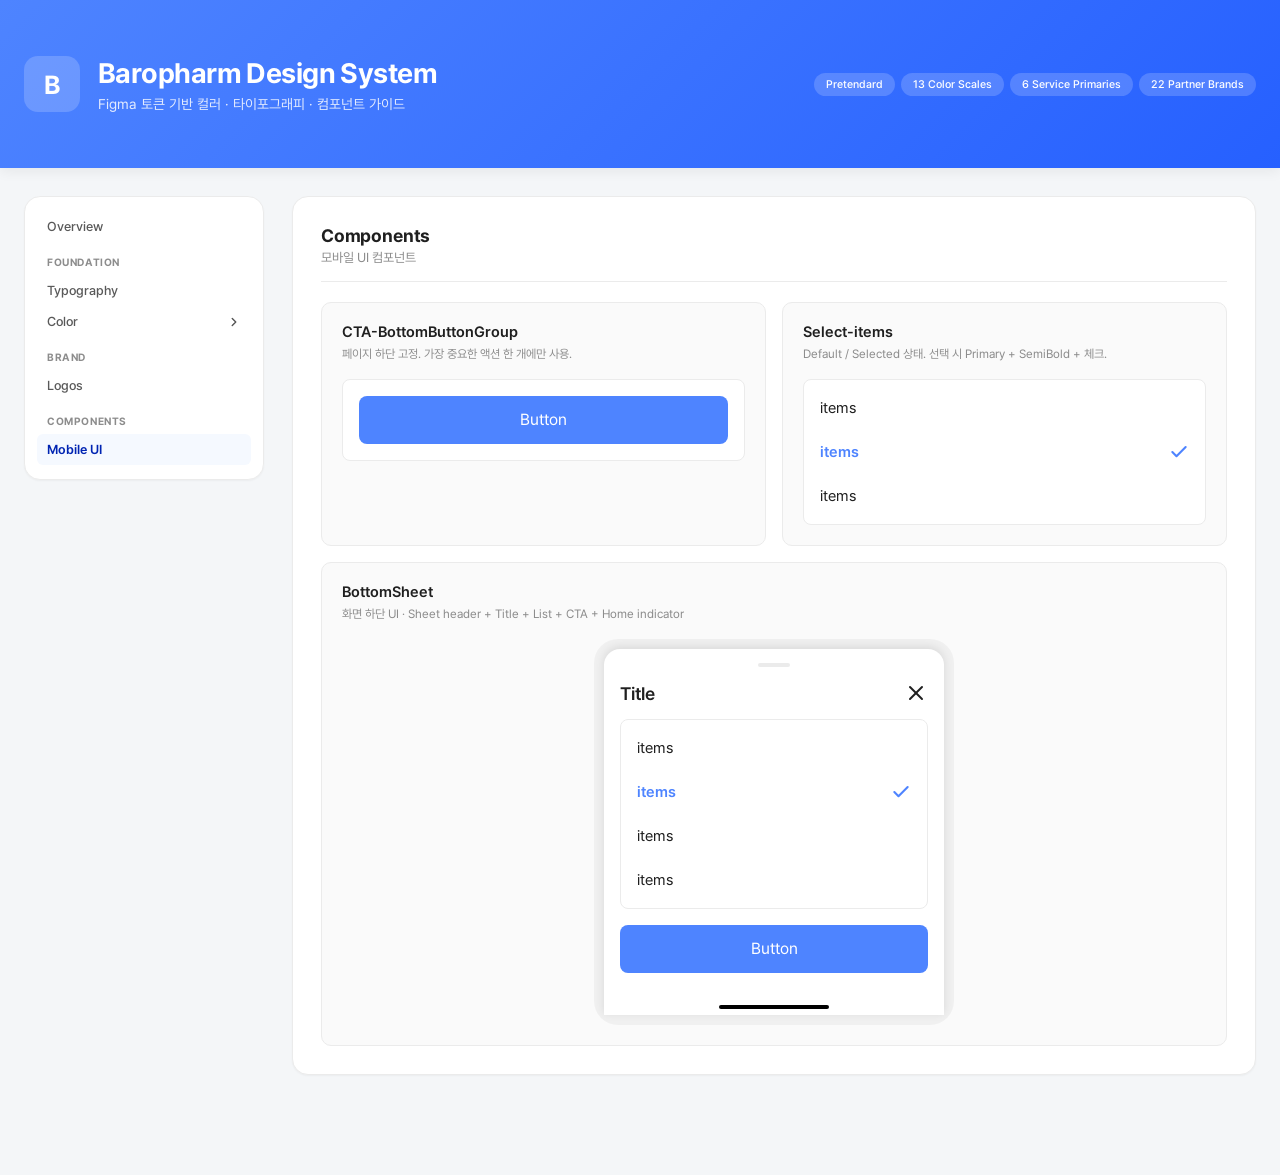
==== components.html @ 9ce3e372 "Refactor to multi-page architecture + add Pillens logo - Split single index.html into 5 pages: Overv" ====
<!DOCTYPE html>
<html lang="ko">
<head>
  <meta charset="UTF-8" />
  <meta name="viewport" content="width=device-width, initial-scale=1.0" />
  <title>Components · Baropharm Design System</title>
  <link rel="stylesheet" href="assets/styles.css" />
</head>
<body>
  <div id="topbar-mount"></div>
  <div class="app">
    <div id="sidebar-mount"></div>
    <main class="main">
      <section id="components" class="panel">
        <header><h2>Components</h2><p>모바일 UI 컴포넌트</p></header>
        <div class="components-grid">
          <div class="component-card">
            <div class="c-title">CTA-BottomButtonGroup</div>
            <div class="c-desc">페이지 하단 고정. 가장 중요한 액션 한 개에만 사용.</div>
            <div class="cta-wrap"><button class="cta-button">Button</button></div>
          </div>

          <div class="component-card">
            <div class="c-title">Select-items</div>
            <div class="c-desc">Default / Selected 상태. 선택 시 Primary + SemiBold + 체크.</div>
            <div class="select-list">
              <div class="select-item default"><span class="item-text">items</span></div>
              <div class="select-item selected">
                <span class="item-text">items</span>
                <span class="check-icon">
                  <svg width="20" height="20" viewBox="0 0 24 24" fill="none" stroke="currentColor" stroke-width="2.5" stroke-linecap="round" stroke-linejoin="round"><polyline points="20 6 9 17 4 12"/></svg>
                </span>
              </div>
              <div class="select-item default"><span class="item-text">items</span></div>
            </div>
          </div>

          <div class="component-card" style="grid-column: 1 / -1;">
            <div class="c-title">BottomSheet</div>
            <div class="c-desc">화면 하단 UI · Sheet header + Title + List + CTA + Home indicator</div>
            <div class="device-frame">
              <div class="bottom-sheet">
                <div class="sheet-header"><div class="drag-handle"></div></div>
                <div class="sheet-title-row">
                  <div class="sheet-title">Title</div>
                  <button class="close-btn" aria-label="close">
                    <svg width="24" height="24" viewBox="0 0 24 24" fill="none" stroke="currentColor" stroke-width="2" stroke-linecap="round" stroke-linejoin="round"><line x1="18" y1="6" x2="6" y2="18"/><line x1="6" y1="6" x2="18" y2="18"/></svg>
                  </button>
                </div>
                <div class="sheet-body">
                  <div class="select-list">
                    <div class="select-item default"><span class="item-text">items</span></div>
                    <div class="select-item selected">
                      <span class="item-text">items</span>
                      <span class="check-icon">
                        <svg width="20" height="20" viewBox="0 0 24 24" fill="none" stroke="currentColor" stroke-width="2.5" stroke-linecap="round" stroke-linejoin="round"><polyline points="20 6 9 17 4 12"/></svg>
                      </span>
                    </div>
                    <div class="select-item default"><span class="item-text">items</span></div>
                    <div class="select-item default"><span class="item-text">items</span></div>
                  </div>
                </div>
                <div class="sheet-footer"><button class="cta-button">Button</button></div>
                <div class="home-indicator"><span></span></div>
              </div>
            </div>
          </div>
        </div>
      </section>
    </main>
  </div>
  <div class="toast" id="toast">복사됨</div>
  <script src="assets/data.js"></script>
  <script src="assets/app.js"></script>
</body>
</html>
---- assets/styles.css ----
/* ===== Pretendard local fonts (Regular / Medium / SemiBold / Bold) ===== */
@font-face { font-family: 'Pretendard'; font-weight: 400; font-style: normal; font-display: swap; src: url('../font/Pretendard-Regular.otf') format('opentype'); }
@font-face { font-family: 'Pretendard'; font-weight: 500; font-style: normal; font-display: swap; src: url('../font/Pretendard-Medium.otf') format('opentype'); }
@font-face { font-family: 'Pretendard'; font-weight: 600; font-style: normal; font-display: swap; src: url('../font/Pretendard-SemiBold.otf') format('opentype'); }
@font-face { font-family: 'Pretendard'; font-weight: 700; font-style: normal; font-display: swap; src: url('../font/Pretendard-Bold.otf') format('opentype'); }

:root {
  --text: #1f1f1f;
  --text-secondary: #595959;
  --text-tertiary: #8c8c8c;
  --text-light: #ffffff;
  --bg-layout: #f4f6f8;
  --bg-container: #ffffff;
  --fill-1: #fafafa;
  --fill-2: #f5f5f5;
  --fill-3: #ebebeb;
  --border: #ebebeb;
  --border-strong: #dbdbdb;
  --primary: #4e84ff;
  --primary-hover: #78a5ff;
  --primary-bg: #f5f9ff;
  --primary-bg-hover: #e8f2ff;
  --primary-border: #c9dfff;
  --primary-text: #0024b2;
  --radius-sm: 6px;
  --radius-md: 10px;
  --radius-lg: 16px;
  --shadow-sm: 0 1px 2px rgba(0,0,0,0.04);
  --shadow-md: 0 4px 12px rgba(0,0,0,0.06);
}

* { box-sizing: border-box; }
html, body { margin: 0; padding: 0; scroll-behavior: smooth; }
body {
  font-family: 'Pretendard', -apple-system, BlinkMacSystemFont, sans-serif;
  background: var(--bg-layout);
  color: var(--text);
  -webkit-font-smoothing: antialiased;
}

/* ===== Top Header ===== */
.topbar {
  background: linear-gradient(135deg, #4e84ff 0%, #2660ff 100%);
  color: #fff;
  padding: 56px 0;
  box-shadow: var(--shadow-md);
}
.topbar-inner {
  max-width: 1400px;
  margin: 0 auto;
  padding: 0 24px;
  display: flex;
  align-items: center;
  justify-content: space-between;
  flex-wrap: wrap;
  gap: 20px;
}
.topbar a.brand-link { display: flex; align-items: center; gap: 18px; text-decoration: none; color: #fff; }
.topbar .logo {
  width: 56px; height: 56px;
  border-radius: 14px;
  background: rgba(255,255,255,0.18);
  display: flex; align-items: center; justify-content: center;
  font-weight: 700; font-size: 26px;
  color: #fff;
  flex-shrink: 0;
}
.topbar h1 { margin: 0 0 6px; font-size: 28px; font-weight: 700; letter-spacing: -0.02em; color: #fff; }
.topbar p { margin: 0; font-size: 14px; opacity: 0.85; color: #fff; }
.topbar .pills { display: flex; gap: 6px; flex-wrap: wrap; }
.topbar .pill { background: rgba(255,255,255,0.18); color: #fff; padding: 5px 12px; border-radius: 100px; font-size: 11px; font-weight: 500; }

/* ===== Layout ===== */
.app {
  display: grid;
  grid-template-columns: 240px 1fr;
  gap: 28px;
  max-width: 1400px;
  margin: 0 auto;
  padding: 28px 24px 80px;
}
.sidebar {
  position: sticky;
  top: 20px;
  align-self: start;
  max-height: calc(100vh - 40px);
  overflow-y: auto;
  background: var(--bg-container);
  border: 1px solid var(--border);
  border-radius: var(--radius-lg);
  padding: 14px 12px;
  box-shadow: var(--shadow-sm);
}
.nav-group {
  font-size: 10.5px;
  font-weight: 700;
  color: var(--text-tertiary);
  text-transform: uppercase;
  letter-spacing: 0.6px;
  padding: 14px 10px 6px;
}
.nav-group:first-child { padding-top: 4px; }
.sidebar a.nav-link {
  display: flex; align-items: center; gap: 10px;
  padding: 8px 10px;
  font-size: 13px;
  color: var(--text-secondary);
  text-decoration: none;
  border-radius: var(--radius-sm);
  transition: background .15s, color .15s;
  font-weight: 500;
}
.sidebar a.nav-link:hover { background: var(--fill-1); color: var(--text); }
.sidebar a.nav-link.active { background: var(--primary-bg); color: var(--primary-text); font-weight: 600; }
.sidebar a.nav-link .count {
  margin-left: auto; font-size: 10.5px;
  color: var(--text-tertiary);
  background: var(--fill-2);
  padding: 1px 6px;
  border-radius: 100px;
}
.sidebar a.nav-link.active .count { background: var(--primary-border); color: var(--primary-text); }

.nav-parent {
  display: flex; align-items: center; gap: 10px;
  width: 100%;
  padding: 8px 10px;
  font-size: 13px;
  font-weight: 500;
  color: var(--text-secondary);
  background: none;
  border: 0;
  border-radius: var(--radius-sm);
  cursor: pointer;
  font-family: inherit;
  text-align: left;
  transition: background .15s, color .15s;
}
.nav-parent:hover { background: var(--fill-1); color: var(--text); }
.nav-parent.active { background: var(--primary-bg); color: var(--primary-text); font-weight: 600; }
.nav-parent .chevron {
  margin-left: auto;
  width: 14px; height: 14px;
  transition: transform .2s;
  flex-shrink: 0;
}
.nav-parent[aria-expanded="true"] .chevron { transform: rotate(90deg); }

.nav-children {
  overflow: hidden;
  max-height: 0;
  transition: max-height .25s ease;
  margin-left: 10px;
  border-left: 1px solid var(--border);
}
.nav-children.open { max-height: 600px; }
.nav-children a.nav-link {
  padding: 6px 10px 6px 14px;
  font-size: 12.5px;
  font-weight: 400;
}
.nav-children a.nav-link.active { font-weight: 600; }

.main { min-width: 0; }

section.panel {
  background: var(--bg-container);
  border: 1px solid var(--border);
  border-radius: var(--radius-lg);
  padding: 28px;
  margin-bottom: 20px;
  box-shadow: var(--shadow-sm);
  scroll-margin-top: 24px;
}
section.panel > header { margin-bottom: 20px; padding-bottom: 16px; border-bottom: 1px solid var(--border); }
section.panel > header h2 { margin: 0 0 4px; font-size: 18px; font-weight: 700; letter-spacing: -0.01em; }
section.panel > header p { margin: 0; font-size: 13px; color: var(--text-tertiary); }

h3.group-title {
  font-size: 13px; font-weight: 600;
  margin: 0 0 12px;
  color: var(--text-secondary);
  display: flex; align-items: baseline; gap: 8px;
}
h3.group-title small { font-size: 11px; color: var(--text-tertiary); font-family: ui-monospace, monospace; font-weight: 400; }
.group + .group { margin-top: 22px; }

/* ===== Quick Shortcuts ===== */
.shortcut-grid {
  display: grid;
  grid-template-columns: repeat(auto-fill, minmax(180px, 1fr));
  gap: 12px;
}
.shortcut {
  display: flex; flex-direction: column; align-items: flex-start; gap: 4px;
  padding: 18px 16px;
  border: 1px solid var(--border);
  border-radius: var(--radius-md);
  background: var(--bg-container);
  color: var(--text);
  text-decoration: none;
  transition: transform .15s, box-shadow .15s, border-color .15s;
  position: relative; overflow: hidden;
}
.shortcut::before {
  content: ''; position: absolute; left: 0; top: 0; bottom: 0;
  width: 3px; background: var(--accent); opacity: 0;
  transition: opacity .15s;
}
.shortcut:hover { transform: translateY(-2px); box-shadow: var(--shadow-md); border-color: var(--accent); }
.shortcut:hover::before { opacity: 1; }
.shortcut .ic {
  width: 40px; height: 40px;
  border-radius: 10px;
  background: color-mix(in srgb, var(--accent) 12%, transparent);
  color: var(--accent);
  display: flex; align-items: center; justify-content: center;
  margin-bottom: 8px;
}
.shortcut .ic svg { width: 20px; height: 20px; }
.shortcut .t { font-size: 14px; font-weight: 600; color: var(--text); }
.shortcut .s { font-size: 12px; color: var(--text-tertiary); }

/* ===== Typography ===== */
.type-list { display: flex; flex-direction: column; }
.type-row {
  display: grid;
  grid-template-columns: 80px 1fr 220px;
  gap: 20px;
  align-items: center;
  padding: 12px 8px;
  border-bottom: 1px dashed var(--border);
  cursor: pointer;
  transition: background .15s;
  position: relative;
  border-radius: 6px;
}
.type-row:last-child { border-bottom: 0; }
.type-row:hover { background: var(--fill-1); }
.type-row.copied { background: var(--primary-bg); }
.type-row .sample { min-width: 0; overflow: hidden; white-space: nowrap; text-overflow: ellipsis; }
.type-row .tag {
  font-size: 11px;
  font-weight: 600;
  color: var(--primary-text);
  background: var(--primary-bg);
  padding: 3px 8px;
  border-radius: 100px;
  text-align: center;
  display: inline-block;
  justify-self: start;
}
.type-row .spec {
  font-size: 12px;
  font-family: ui-monospace, monospace;
  color: var(--text-tertiary);
  text-align: right;
}
.t-d1 { font-weight: 700; font-size: 56px; line-height: 72px; }
.t-d2 { font-weight: 700; font-size: 48px; line-height: 64px; }
.t-d3 { font-weight: 700; font-size: 40px; line-height: 52px; }
.t-d4 { font-weight: 700; font-size: 36px; line-height: 48px; }
.t-d6 { font-weight: 700; font-size: 28px; line-height: 38px; }
.t-h1-b { font-weight: 700; font-size: 24px; line-height: 32px; }
.t-h1   { font-weight: 600; font-size: 24px; line-height: 32px; }
.t-h2-b { font-weight: 700; font-size: 20px; line-height: 28px; }
.t-h2   { font-weight: 600; font-size: 20px; line-height: 28px; }
.t-h3-b { font-weight: 700; font-size: 18px; line-height: 26px; }
.t-h3   { font-weight: 600; font-size: 18px; line-height: 26px; }
.t-h4   { font-weight: 600; font-size: 16px; line-height: 24px; }
.t-h5   { font-weight: 600; font-size: 14px; line-height: 20px; }
.t-h6   { font-weight: 600; font-size: 12px; line-height: 16px; }
.t-b1 { font-weight: 400; font-size: 18px; line-height: 26px; }
.t-b2 { font-weight: 400; font-size: 16px; line-height: 24px; }
.t-b3 { font-weight: 400; font-size: 14px; line-height: 20px; }
.t-b4 { font-weight: 500; font-size: 13px; line-height: 18px; }
.t-b5 { font-weight: 400; font-size: 12px; line-height: 16px; }
.t-b6 { font-weight: 400; font-size: 10px; line-height: 14px; }
.t-cap { font-weight: 500; font-size: 11px; line-height: 16px; color: var(--text-secondary); }

/* ===== Swatches ===== */
.swatch-grid { display: grid; grid-template-columns: repeat(auto-fill, minmax(180px, 1fr)); gap: 12px; }
.swatch {
  background: var(--bg-container);
  border: 1px solid var(--border);
  border-radius: var(--radius-md);
  overflow: hidden;
  cursor: pointer;
  transition: transform .15s, box-shadow .15s;
  position: relative;
}
.swatch:hover { transform: translateY(-2px); box-shadow: var(--shadow-md); }
.swatch .chip { height: 64px; }
.swatch .chip.bordered { box-shadow: inset 0 0 0 1px var(--border); }
.swatch .meta { padding: 10px 12px 12px; }
.swatch .name { font-size: 12px; font-weight: 600; margin-bottom: 4px; word-break: break-all; line-height: 1.4; }
.swatch .hex { font-size: 12px; color: var(--text-secondary); font-family: ui-monospace, monospace; text-transform: uppercase; }

.swatch.copied::after,
.service-step.copied::after,
.scale .step.copied::after,
.brand-grid .brand.copied::after {
  content: '✓ 복사됨';
  position: absolute; inset: 0;
  background: rgba(31, 31, 31, 0.85);
  color: #fff; font-size: 13px; font-weight: 600;
  display: flex; align-items: center; justify-content: center;
  border-radius: inherit;
  animation: fadeFlash 0.9s ease-out forwards;
  pointer-events: none;
}
@keyframes fadeFlash {
  0% { opacity: 0; } 20% { opacity: 1; } 80% { opacity: 1; } 100% { opacity: 0; }
}

/* ===== Service Tabs ===== */
.tabs { display: flex; gap: 6px; flex-wrap: wrap; margin-bottom: 20px; }
.tab {
  display: flex; align-items: center; gap: 8px;
  padding: 8px 14px;
  border-radius: 100px;
  border: 1px solid var(--border-strong);
  background: var(--bg-container);
  cursor: pointer;
  font-size: 13px; font-weight: 500;
  color: var(--text-secondary);
  transition: all .15s;
  font-family: inherit;
}
.tab:hover { background: var(--fill-1); }
.tab.active { background: var(--text); color: #fff; border-color: var(--text); }
.tab .dot { width: 10px; height: 10px; border-radius: 50%; }
.service-panel { display: grid; grid-template-columns: repeat(auto-fill, minmax(150px, 1fr)); gap: 10px; }
.service-step {
  background: var(--bg-container);
  border: 1px solid var(--border);
  border-radius: var(--radius-md);
  overflow: hidden;
  cursor: pointer;
  transition: transform .15s;
  position: relative;
}
.service-step:hover { transform: translateY(-2px); }
.service-step .chip { height: 56px; }
.service-step .info { padding: 8px 10px 10px; }
.service-step .info .label { font-size: 11px; font-weight: 600; color: var(--text); margin-bottom: 2px; }
.service-step .info .hex { font-size: 11px; color: var(--text-tertiary); font-family: ui-monospace, monospace; text-transform: uppercase; }

/* ===== Palette ===== */
.scale { display: grid; grid-template-columns: repeat(10, 1fr); gap: 6px; }
.scale .step { border-radius: var(--radius-sm); overflow: hidden; background: var(--bg-container); border: 1px solid var(--border); cursor: pointer; position: relative; }
.scale .step .chip { height: 48px; }
.scale .step .info { padding: 6px 4px 8px; text-align: center; }
.scale .step .info .num { font-size: 11px; font-weight: 700; color: var(--text); margin-bottom: 2px; }
.scale .step .info .hex { font-size: 10px; color: var(--text-tertiary); font-family: ui-monospace, monospace; text-transform: uppercase; }

/* ===== Membership ===== */
.membership-grid { display: grid; grid-template-columns: repeat(auto-fill, minmax(220px, 1fr)); gap: 14px; }
.membership-card { border-radius: var(--radius-md); overflow: hidden; border: 1px solid var(--border); background: var(--bg-container); }
.membership-card .preview { padding: 28px 20px; display: flex; align-items: center; justify-content: center; }
.membership-card .pill { padding: 8px 14px; border-radius: 100px; color: #fff; font-weight: 600; font-size: 13px; }
.membership-card .tokens { padding: 12px 14px; border-top: 1px solid var(--border); font-size: 11px; font-family: ui-monospace, monospace; line-height: 1.7; }
.membership-card .tokens .row { display: flex; align-items: center; gap: 8px; cursor: pointer; padding: 4px 6px; border-radius: 4px; margin: 0 -6px; position: relative; }
.membership-card .tokens .row:hover { background: var(--fill-1); }
.membership-card .tokens .row.copied { background: var(--primary-bg); color: var(--primary-text); }
.membership-card .tokens .swatch-mini { width: 12px; height: 12px; border-radius: 3px; border: 1px solid var(--border-strong); flex-shrink: 0; }
.membership-card .tokens .hex { color: var(--text); font-weight: 600; margin-left: auto; }

/* ===== Partners ===== */
.partner-search { display: flex; gap: 8px; margin-bottom: 16px; }
.partner-search input {
  flex: 1; padding: 10px 14px;
  border: 1px solid var(--border-strong);
  border-radius: var(--radius-sm);
  font-size: 13px; font-family: inherit;
  background: var(--fill-1); outline: none;
}
.partner-search input:focus { border-color: var(--primary); background: var(--bg-container); }
.brand-grid { display: grid; grid-template-columns: repeat(auto-fill, minmax(180px, 1fr)); gap: 10px; }
.brand-grid .brand {
  background: var(--bg-container);
  border: 1px solid var(--border);
  border-radius: var(--radius-md);
  padding: 12px;
  display: flex; align-items: center; gap: 12px;
  cursor: pointer;
  transition: transform .15s, box-shadow .15s;
  position: relative;
}
.brand-grid .brand:hover { transform: translateY(-2px); box-shadow: var(--shadow-md); }
.brand-grid .brand .dot { width: 36px; height: 36px; border-radius: 10px; flex-shrink: 0; }
.brand-grid .brand .info { min-width: 0; }
.brand-grid .brand .info .name { font-size: 13px; font-weight: 600; line-height: 1.3; }
.brand-grid .brand .info .hex { font-size: 11px; color: var(--text-tertiary); font-family: ui-monospace, monospace; text-transform: uppercase; margin-top: 2px; }

/* ===== Logos ===== */
.logo-grid { display: grid; grid-template-columns: repeat(auto-fill, minmax(320px, 1fr)); gap: 16px; }
.logo-card {
  background: var(--bg-container);
  border: 1px solid var(--border);
  border-radius: var(--radius-md);
  overflow: hidden;
  display: flex; flex-direction: column;
}
.logo-card .preview {
  background: var(--fill-1);
  padding: 32px 24px;
  min-height: 140px;
  display: flex; align-items: center; justify-content: center;
}
.logo-card .preview img { max-width: 100%; max-height: 80px; object-fit: contain; }
.logo-card .preview.dark { background: var(--text); }
.logo-card .meta {
  padding: 16px;
  display: flex; align-items: center; justify-content: space-between; gap: 12px;
  border-top: 1px solid var(--border);
}
.logo-card .meta .info .name { font-size: 14px; font-weight: 600; margin-bottom: 2px; }
.logo-card .meta .info .desc { font-size: 11px; color: var(--text-tertiary); }
.logo-card .meta .actions { display: flex; gap: 6px; }
.logo-card .meta .actions a {
  display: inline-flex; align-items: center; gap: 4px;
  padding: 6px 10px;
  font-size: 11px; font-weight: 600;
  background: var(--primary-bg);
  color: var(--primary-text);
  border: 1px solid var(--primary-border);
  border-radius: 6px;
  text-decoration: none;
  transition: background .15s;
}
.logo-card .meta .actions a:hover { background: var(--primary-bg-hover); }
.logo-card .meta .actions a svg { width: 12px; height: 12px; }
.brand-section { margin-bottom: 32px; }
.brand-section .brand-head {
  display: flex; align-items: center; gap: 12px;
  margin: 0 0 14px;
}
.brand-section .brand-head .b-dot { width: 16px; height: 16px; border-radius: 50%; flex-shrink: 0; }
.brand-section .brand-head .b-name { font-size: 16px; font-weight: 700; }
.brand-section .brand-head .b-hex { font-size: 12px; color: var(--text-tertiary); font-family: ui-monospace, monospace; }

/* ===== Components ===== */
.components-grid { display: grid; grid-template-columns: repeat(auto-fit, minmax(320px, 1fr)); gap: 16px; }
.component-card { background: var(--fill-1); border: 1px solid var(--border); border-radius: var(--radius-md); padding: 20px; }
.component-card .c-title { font-weight: 600; font-size: 15px; margin-bottom: 4px; }
.component-card .c-desc { font-size: 12px; color: var(--text-tertiary); margin-bottom: 16px; line-height: 1.5; }
.cta-button {
  width: 100%; background: var(--primary); color: var(--text-light);
  border: 0; border-radius: 8px; padding: 12px 16px;
  font-family: inherit; font-size: 16px; font-weight: 400; line-height: 24px;
  cursor: pointer;
}
.cta-button:hover { background: var(--primary-hover); }
.cta-wrap { padding: 16px; background: var(--bg-container); border-radius: 8px; border: 1px solid var(--border); }
.select-list { background: var(--bg-container); border-radius: 8px; padding: 6px; border: 1px solid var(--border); }
.select-item { display: flex; align-items: center; gap: 8px; height: 44px; padding: 6px 10px; border-radius: 4px; font-size: 15px; line-height: 24px; }
.select-item.default { color: var(--text); }
.select-item.selected { color: var(--primary); font-weight: 600; }
.select-item .item-text { flex: 1 0 0; min-width: 0; }
.check-icon { width: 20px; height: 20px; color: var(--primary); }
.device-frame { width: 100%; max-width: 360px; margin: 0 auto; background: rgba(0,0,0,0.04); border-radius: 24px; padding: 10px; }
.bottom-sheet { background: var(--bg-container); border-top-left-radius: 16px; border-top-right-radius: 16px; box-shadow: 0 -2px 10px rgba(0,0,0,0.1); overflow: hidden; }
.sheet-header { display: flex; justify-content: center; padding: 14px 16px 0; }
.drag-handle { width: 32px; height: 4px; background: var(--fill-3); border-radius: 100px; }
.sheet-title-row { display: flex; align-items: center; gap: 12px; padding: 14px 16px; }
.sheet-title { flex: 1 0 0; font-weight: 600; font-size: 18px; }
.close-btn { width: 24px; height: 24px; background: none; border: 0; cursor: pointer; color: var(--text); padding: 0; }
.sheet-body { padding: 0 16px; }
.sheet-footer { padding: 16px; }
.home-indicator { display: flex; justify-content: center; padding: 16px 0 6px; }
.home-indicator span { width: 110px; height: 4px; background: #000; border-radius: 100px; }

/* ===== Toast ===== */
.toast {
  position: fixed; bottom: 28px; left: 50%;
  transform: translateX(-50%) translateY(20px);
  background: var(--text); color: #fff;
  padding: 10px 18px; border-radius: 100px;
  font-size: 13px; font-weight: 500;
  box-shadow: var(--shadow-md);
  opacity: 0; pointer-events: none;
  transition: opacity .2s, transform .2s;
  z-index: 100;
}
.toast.show { opacity: 1; transform: translateX(-50%) translateY(0); }

/* ===== Mobile ===== */
@media (max-width: 960px) {
  .topbar { padding: 36px 0; }
  .topbar-inner { padding: 0 16px; }
  .topbar .logo { width: 48px; height: 48px; font-size: 22px; border-radius: 12px; }
  .topbar h1 { font-size: 22px; }
  .app { grid-template-columns: 1fr; padding: 20px 16px 80px; gap: 16px; }
  .sidebar { position: static; max-height: none; }
  .sidebar a.nav-link { padding: 6px 10px; font-size: 12.5px; }
  .scale { grid-template-columns: repeat(5, 1fr); }
  .type-row { grid-template-columns: 60px 1fr; }
  .type-row .spec { grid-column: 2; text-align: left; }
  section.panel { padding: 20px; }
}
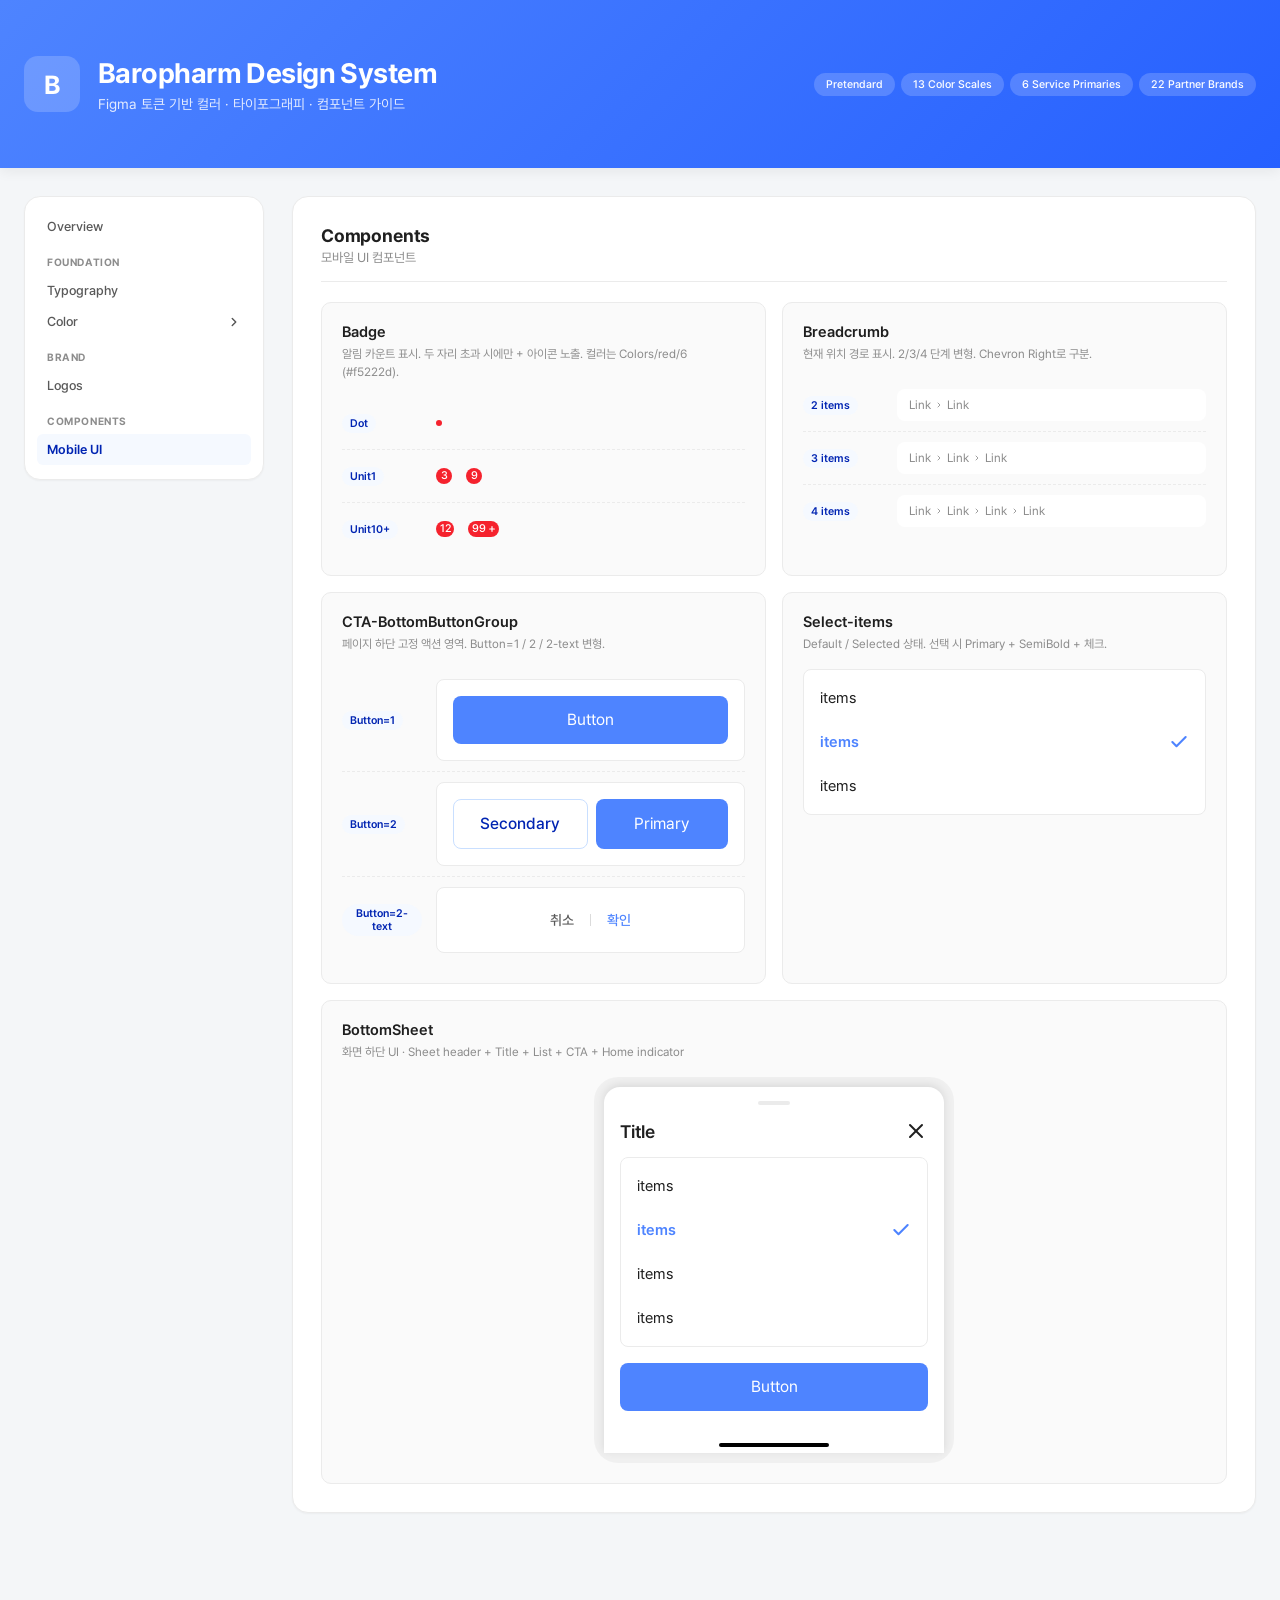
==== commit a0e4893d: "Add Badge / Breadcrumb / CTA-BottomButtonGroup variants - Badge: Dot, Unit1 (1-digit), Unit10+ (with" ====
--- a/components.html
+++ b/components.html
@@ -14,10 +14,91 @@
       <section id="components" class="panel">
         <header><h2>Components</h2><p>모바일 UI 컴포넌트</p></header>
         <div class="components-grid">
+
+          <div class="component-card">
+            <div class="c-title">Badge</div>
+            <div class="c-desc">알림 카운트 표시. 두 자리 초과 시에만 + 아이콘 노출. 컬러는 Colors/red/6 (#f5222d).</div>
+            <div class="variant-row">
+              <span class="var-tag">Dot</span>
+              <div class="variant-stage"><span class="badge badge-dot" aria-label="dot"></span></div>
+            </div>
+            <div class="variant-row">
+              <span class="var-tag">Unit1</span>
+              <div class="variant-stage">
+                <span class="badge badge-unit1">3</span>
+                <span class="badge badge-unit1">9</span>
+              </div>
+            </div>
+            <div class="variant-row">
+              <span class="var-tag">Unit10+</span>
+              <div class="variant-stage">
+                <span class="badge badge-unit10">12</span>
+                <span class="badge badge-unit10">99<span class="plus" aria-hidden="true"><svg viewBox="0 0 24 24" fill="none" stroke="currentColor" stroke-width="3.5" stroke-linecap="round" stroke-linejoin="round"><line x1="12" y1="5" x2="12" y2="19"/><line x1="5" y1="12" x2="19" y2="12"/></svg></span></span>
+              </div>
+            </div>
+          </div>
+
+          <div class="component-card">
+            <div class="c-title">Breadcrumb</div>
+            <div class="c-desc">현재 위치 경로 표시. 2/3/4 단계 변형. Chevron Right로 구분.</div>
+            <div class="variant-row">
+              <span class="var-tag">2 items</span>
+              <nav class="breadcrumb">
+                <a href="#">Link</a>
+                <span class="chev"><svg viewBox="0 0 24 24" fill="none" stroke="currentColor" stroke-width="2.5" stroke-linecap="round" stroke-linejoin="round"><polyline points="9 6 15 12 9 18"/></svg></span>
+                <a href="#">Link</a>
+              </nav>
+            </div>
+            <div class="variant-row">
+              <span class="var-tag">3 items</span>
+              <nav class="breadcrumb">
+                <a href="#">Link</a>
+                <span class="chev"><svg viewBox="0 0 24 24" fill="none" stroke="currentColor" stroke-width="2.5" stroke-linecap="round" stroke-linejoin="round"><polyline points="9 6 15 12 9 18"/></svg></span>
+                <a href="#">Link</a>
+                <span class="chev"><svg viewBox="0 0 24 24" fill="none" stroke="currentColor" stroke-width="2.5" stroke-linecap="round" stroke-linejoin="round"><polyline points="9 6 15 12 9 18"/></svg></span>
+                <a href="#">Link</a>
+              </nav>
+            </div>
+            <div class="variant-row">
+              <span class="var-tag">4 items</span>
+              <nav class="breadcrumb">
+                <a href="#">Link</a>
+                <span class="chev"><svg viewBox="0 0 24 24" fill="none" stroke="currentColor" stroke-width="2.5" stroke-linecap="round" stroke-linejoin="round"><polyline points="9 6 15 12 9 18"/></svg></span>
+                <a href="#">Link</a>
+                <span class="chev"><svg viewBox="0 0 24 24" fill="none" stroke="currentColor" stroke-width="2.5" stroke-linecap="round" stroke-linejoin="round"><polyline points="9 6 15 12 9 18"/></svg></span>
+                <a href="#">Link</a>
+                <span class="chev"><svg viewBox="0 0 24 24" fill="none" stroke="currentColor" stroke-width="2.5" stroke-linecap="round" stroke-linejoin="round"><polyline points="9 6 15 12 9 18"/></svg></span>
+                <a href="#">Link</a>
+              </nav>
+            </div>
+          </div>
+
           <div class="component-card">
             <div class="c-title">CTA-BottomButtonGroup</div>
-            <div class="c-desc">페이지 하단 고정. 가장 중요한 액션 한 개에만 사용.</div>
-            <div class="cta-wrap"><button class="cta-button">Button</button></div>
+            <div class="c-desc">페이지 하단 고정 액션 영역. Button=1 / 2 / 2-text 변형.</div>
+            <div class="variant-row">
+              <span class="var-tag">Button=1</span>
+              <div class="btn-stage"><button class="cta-button">Button</button></div>
+            </div>
+            <div class="variant-row">
+              <span class="var-tag">Button=2</span>
+              <div class="btn-stage">
+                <div class="btn-row-2">
+                  <button class="btn-secondary">Secondary</button>
+                  <button class="cta-button">Primary</button>
+                </div>
+              </div>
+            </div>
+            <div class="variant-row">
+              <span class="var-tag">Button=2-text</span>
+              <div class="btn-stage">
+                <div class="btn-row-text">
+                  <button class="btn-text">취소</button>
+                  <span class="divider"></span>
+                  <button class="btn-text primary">확인</button>
+                </div>
+              </div>
+            </div>
           </div>
 
           <div class="component-card">
--- a/assets/styles.css
+++ b/assets/styles.css
@@ -445,6 +445,129 @@
 .component-card { background: var(--fill-1); border: 1px solid var(--border); border-radius: var(--radius-md); padding: 20px; }
 .component-card .c-title { font-weight: 600; font-size: 15px; margin-bottom: 4px; }
 .component-card .c-desc { font-size: 12px; color: var(--text-tertiary); margin-bottom: 16px; line-height: 1.5; }
+.component-card .variant-row {
+  display: grid;
+  grid-template-columns: 80px 1fr;
+  gap: 14px;
+  align-items: center;
+  padding: 10px 0;
+  border-bottom: 1px dashed var(--border);
+}
+.component-card .variant-row:last-child { border-bottom: 0; }
+.component-card .variant-row .var-tag {
+  font-size: 11px;
+  font-weight: 600;
+  color: var(--primary-text);
+  background: var(--primary-bg);
+  padding: 3px 8px;
+  border-radius: 100px;
+  text-align: center;
+  justify-self: start;
+}
+.component-card .variant-stage {
+  display: flex;
+  align-items: center;
+  gap: 14px;
+  min-height: 32px;
+}
+
+/* Badge */
+.badge {
+  display: inline-flex;
+  align-items: center;
+  justify-content: center;
+  background: #f5222d;
+  color: #fff;
+  font-family: 'Pretendard', sans-serif;
+  font-weight: 500;
+  font-size: 11px;
+  line-height: 16px;
+  border-radius: 100px;
+  box-sizing: border-box;
+}
+.badge-dot { width: 6px; height: 6px; padding: 0; }
+.badge-unit1 { min-width: 16px; max-width: 34px; padding: 0 4px; height: 16px; }
+.badge-unit10 { min-width: 16px; max-width: 34px; padding: 0 2px 0 4px; height: 16px; gap: 0; }
+.badge-unit10 .plus {
+  width: 10px; height: 10px;
+  display: inline-flex; align-items: center; justify-content: center;
+  margin-left: 1px;
+}
+.badge-unit10 .plus svg { width: 8px; height: 8px; }
+
+/* Breadcrumb */
+.breadcrumb {
+  display: inline-flex; align-items: center; gap: 2px;
+  background: var(--bg-container);
+  padding: 8px 12px;
+  border-radius: 8px;
+}
+.breadcrumb a, .breadcrumb span.crumb {
+  font-family: 'Pretendard', sans-serif;
+  font-weight: 400;
+  font-size: 12px;
+  line-height: 16px;
+  color: var(--text-tertiary);
+  text-decoration: none;
+}
+.breadcrumb a:hover { color: var(--text); }
+.breadcrumb .chev {
+  width: 12px; height: 12px;
+  display: inline-flex; align-items: center; justify-content: center;
+  color: var(--text-tertiary);
+}
+.breadcrumb .chev svg { width: 8px; height: 8px; }
+
+/* Button group variants */
+.btn-stage {
+  width: 100%;
+  background: var(--bg-container);
+  border: 1px solid var(--border);
+  border-radius: 8px;
+  padding: 16px;
+}
+.btn-row-2 {
+  display: flex;
+  gap: 8px;
+}
+.btn-row-2 > * { flex: 1 0 0; }
+.btn-secondary {
+  background: var(--bg-container);
+  color: var(--primary-text);
+  border: 1px solid var(--primary-border);
+  border-radius: 8px;
+  padding: 12px 16px;
+  font-family: inherit;
+  font-size: 16px;
+  font-weight: 500;
+  line-height: 24px;
+  cursor: pointer;
+}
+.btn-secondary:hover { background: var(--primary-bg-hover); }
+.btn-text {
+  background: none;
+  border: 0;
+  color: var(--text-secondary);
+  font-family: inherit;
+  font-size: 14px;
+  font-weight: 500;
+  line-height: 20px;
+  padding: 6px 12px;
+  cursor: pointer;
+  border-radius: 6px;
+}
+.btn-text:hover { background: var(--fill-2); color: var(--text); }
+.btn-text.primary { color: var(--primary); }
+.btn-text.primary:hover { color: var(--primary-text); background: var(--primary-bg); }
+.btn-row-text {
+  display: flex;
+  align-items: center;
+  justify-content: center;
+  gap: 4px;
+}
+.btn-row-text .divider {
+  width: 1px; height: 12px; background: var(--border-strong);
+}
 .cta-button {
   width: 100%; background: var(--primary); color: var(--text-light);
   border: 0; border-radius: 8px; padding: 12px 16px;
